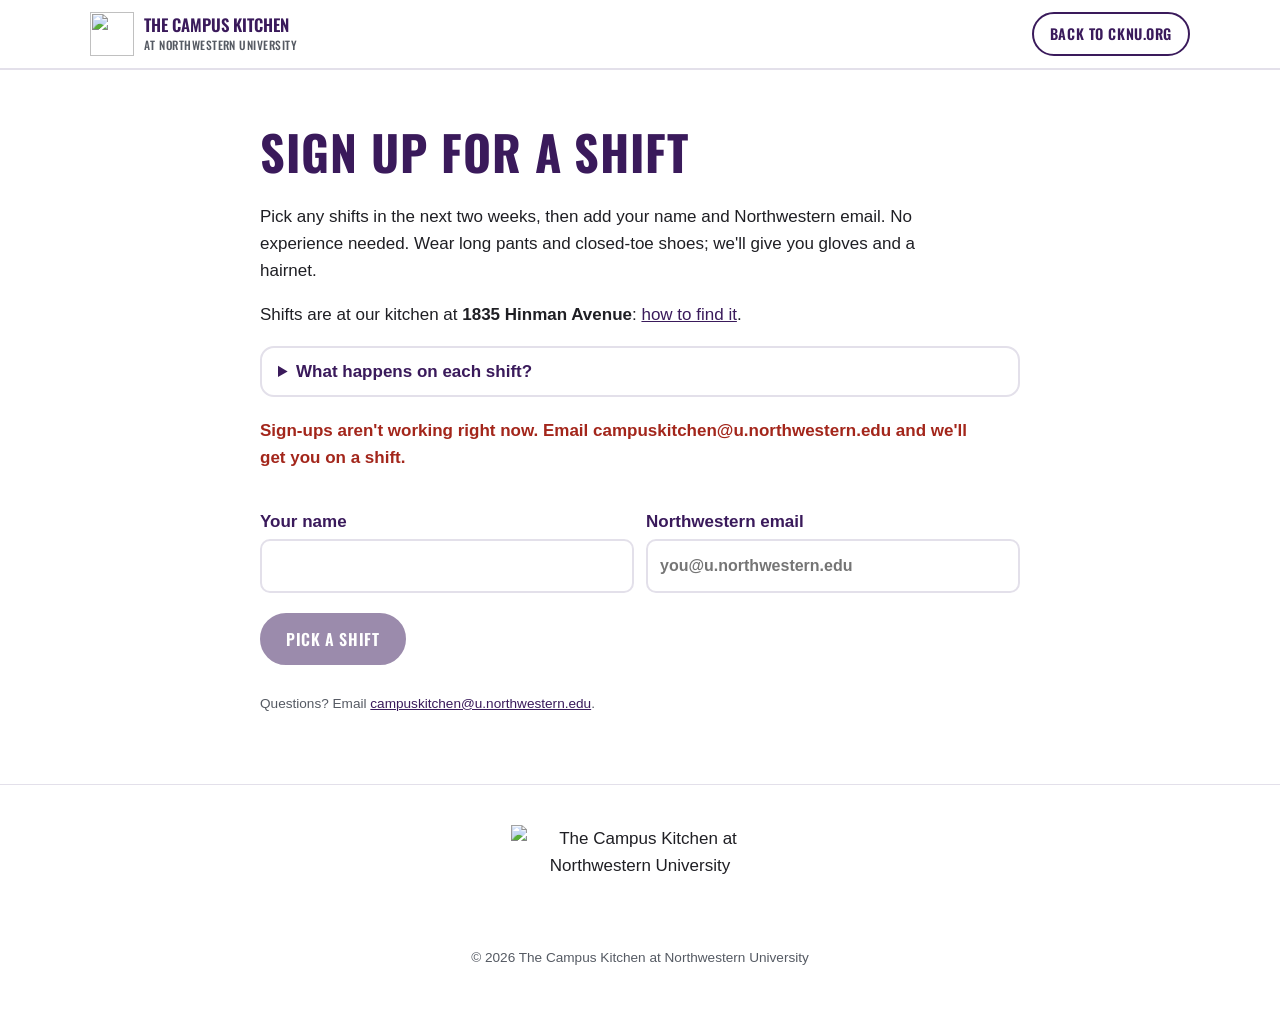
==== signup.html @ 3a315777 "Sign-up page: space between the name/email fields and the button The error line is hidden when empty" ====
<!doctype html>
<html lang="en">
<head>
  <meta charset="utf-8">
  <meta name="viewport" content="width=device-width, initial-scale=1">
  <title>Sign up for a shift · The Campus Kitchen at Northwestern University</title>
  <meta name="description" content="Sign up for a CKNU volunteer shift: recovery, resourcing, meal prep or delivery. Northwestern students, no experience needed.">
  <meta property="og:title" content="Sign up for a CKNU shift">
  <meta property="og:description" content="Pick a shift in the next two weeks. No experience needed.">
  <meta property="og:image" content="assets/logo-icon-cknu.png">
  <link rel="icon" type="image/png" sizes="32x32" href="assets/favicon-32.png">
  <link rel="apple-touch-icon" href="assets/apple-touch-icon.png">
  <link rel="preconnect" href="https://fonts.googleapis.com">
  <link rel="preconnect" href="https://fonts.gstatic.com" crossorigin>
  <link rel="stylesheet" href="https://fonts.googleapis.com/css2?family=Oswald:wght@500;600;700&display=swap">
  <link rel="stylesheet" href="styles.css?v=202610271345">
</head>
<body>
  <a class="skip-link" href="#main">Skip to content</a>

  <header class="site-header">
    <div class="container header-inner">
      <a class="brand" href="./" aria-label="The Campus Kitchen at Northwestern University, home">
        <img src="assets/logo-icon.png" alt="" width="44" height="44">
        <span class="brand-name">The Campus Kitchen<br><small>at Northwestern University</small></span>
      </a>
      <a class="button button-small button-outline" href="./">Back to cknu.org</a>
    </div>
  </header>

  <main id="main">
    <!-- Cancelling a spot: signup.html?cancel=<token> from a volunteer's confirmation. -->
    <section id="cancel" class="section signup-section" hidden>
      <div class="container narrow">
        <h1>Cancel your spot</h1>
        <p id="cancel-text">Can't make it? Tap below and your spot opens up for someone else.</p>
        <button type="button" id="cancel-btn" class="button">Cancel my spot</button>
        <p class="signup-error" id="cancel-error" role="alert"></p>
        <p><a class="text-link" href="signup.html">Sign up for another shift →</a></p>
      </div>
    </section>

    <section id="signup" class="section signup-section">
      <div class="container narrow">
        <h1>Sign up for a shift</h1>
        <p>Pick any shifts in the next two weeks, then add your name and Northwestern email. No experience needed. Wear long pants and closed-toe shoes; we'll give you gloves and a hairnet.</p>
        <p>Shifts are at our kitchen at <b>1835 Hinman Avenue</b>: <a href="./#find-us">how to find it</a>.</p>

        <details class="shift-kinds">
          <summary>What happens on each shift?</summary>
          <dl>
            <dt>Recovery</dt><dd>Pick up surplus food from our partners and bring it back to the kitchen.</dd>
            <dt>Resourcing</dt><dd>Sort, weigh, temp and label what came in.</dd>
            <dt>Meal prep</dt><dd>Portion the food into meals and label them.</dd>
            <dt>Delivery</dt><dd>Take the meals to the community fridges around Evanston.</dd>
          </dl>
        </details>

        <form id="signup-form" novalidate>
          <div id="shift-picker" class="shift-picker" aria-live="polite">
            <p class="muted">Loading shifts…</p>
          </div>

          <div class="signup-fields">
            <label>Your name
              <input name="name" required maxlength="100" autocomplete="name">
            </label>
            <label>Northwestern email
              <input name="email" type="email" required maxlength="200" autocomplete="email" placeholder="you@u.northwestern.edu">
            </label>
          </div>
          <p class="signup-error" id="signup-error" role="alert"></p>
          <button type="submit" id="signup-btn" class="button" disabled>Pick a shift</button>
        </form>

        <div id="signup-done" class="signup-done" hidden></div>
        <p class="fine-print signup-note">Questions? Email <a href="mailto:campuskitchen@u.northwestern.edu">campuskitchen@u.northwestern.edu</a>.</p>
      </div>
    </section>
  </main>

  <footer class="site-footer">
    <div class="container footer-inner">
      <img src="assets/logo-lockup.png" alt="The Campus Kitchen at Northwestern University" width="258" height="110">
      <p class="fine-print">© 2026 The Campus Kitchen at Northwestern University</p>
    </div>
  </footer>

  <script src="signup.js?v=202610261724"></script>
</body>
</html>
---- styles.css ----
/* CKNU brand (see README): plain white backgrounds, Oswald all-caps headings,
   plain sans-serif body text, logo never distorted. */
:root {
  --purple: #3a1a5b;
  --sage: #8db9a5;
  --periwinkle: #8186d9;
  --rose: #cb7c80;
  --gold: #e8c687;
  --teal: #214d5b;
  --slate: #67828e;
  --green: #86ac7b;
  --forest: #264027;

  --white: #ffffff;
  --text: #1f1f24;
  --muted: #555a63;
  --line: #e3e0ea;

  --heading-font: "Oswald", "Arial Narrow", Arial, sans-serif;
  --body-font: Arial, Calibri, "Helvetica Neue", Helvetica, sans-serif;
  --radius: 14px;
}

* { box-sizing: border-box; }

html { scroll-behavior: smooth; scroll-padding-top: 84px; }

body {
  margin: 0;
  background: var(--white);
  color: var(--text);
  font: 17px/1.6 var(--body-font);
}

img { max-width: 100%; height: auto; display: block; }

h1, h2, h3 {
  font-family: var(--heading-font);
  text-transform: uppercase;
  letter-spacing: 0.02em;
  line-height: 1.1;
  color: var(--purple);
  margin: 0 0 0.5em;
}
h1 { font-size: clamp(2.4rem, 6vw, 4rem); font-weight: 700; }
h2 { font-size: clamp(1.8rem, 4vw, 2.6rem); font-weight: 700; }
h3 { font-size: 1.35rem; font-weight: 600; }

p { margin: 0 0 1em; }

a { color: var(--purple); }
a:focus-visible, button:focus-visible { outline: 3px solid var(--periwinkle); outline-offset: 3px; }

.container { width: min(1100px, 100% - 32px); margin-inline: auto; }
.narrow { width: min(760px, 100% - 32px); }

.skip-link {
  position: absolute;
  left: -999px;
  top: 8px;
  background: var(--purple);
  color: var(--white);
  padding: 8px 14px;
  border-radius: 8px;
  z-index: 100;
}
.skip-link:focus { left: 8px; }

/* Buttons */
.button {
  display: inline-block;
  font-family: var(--heading-font);
  text-transform: uppercase;
  letter-spacing: 0.04em;
  font-weight: 600;
  font-size: 1rem;
  text-decoration: none;
  color: var(--white);
  background: var(--purple);
  border: 2px solid var(--purple);
  border-radius: 999px;
  padding: 12px 24px;
  transition: background 0.15s, color 0.15s;
}
.button:hover { background: var(--teal); border-color: var(--teal); }
.button-outline { background: var(--white); color: var(--purple); }
.button-outline:hover { background: var(--purple); color: var(--white); border-color: var(--purple); }
.button-small { padding: 8px 16px; font-size: 0.9rem; }

.text-link {
  font-family: var(--heading-font);
  text-transform: uppercase;
  letter-spacing: 0.04em;
  font-weight: 600;
  text-decoration: none;
}
.text-link:hover { text-decoration: underline; }

/* Header */
.site-header {
  position: sticky;
  top: 0;
  z-index: 50;
  background: var(--white);
  border-bottom: 1px solid var(--line);
}
.header-inner { display: flex; align-items: center; justify-content: space-between; gap: 16px; padding: 12px 0; }
.brand { display: flex; align-items: center; gap: 10px; text-decoration: none; flex-shrink: 0; }
.brand-name { white-space: nowrap; }
.brand img { width: 44px; height: 44px; }
.brand-name {
  font-family: var(--heading-font);
  text-transform: uppercase;
  font-weight: 600;
  font-size: 1.05rem;
  line-height: 1.1;
  color: var(--purple);
}
.brand-name small { font-size: 0.72rem; font-weight: 500; letter-spacing: 0.04em; color: var(--muted); }

.site-nav { display: flex; align-items: center; gap: 18px; }
.site-nav a { white-space: nowrap; }
.site-nav a:not(.button) {
  font-family: var(--heading-font);
  text-transform: uppercase;
  letter-spacing: 0.04em;
  font-weight: 500;
  text-decoration: none;
  color: var(--purple);
}
.site-nav a:not(.button):hover { color: var(--teal); text-decoration: underline; text-underline-offset: 6px; }

.nav-toggle {
  display: none;
  font-family: var(--heading-font);
  text-transform: uppercase;
  letter-spacing: 0.04em;
  font-weight: 600;
  font-size: 0.95rem;
  background: var(--white);
  color: var(--purple);
  border: 2px solid var(--purple);
  border-radius: 999px;
  padding: 6px 16px;
  cursor: pointer;
}

/* Hero */
.hero { padding: 56px 0 40px; }
.hero-inner { display: grid; grid-template-columns: 1.3fr 1fr; gap: 48px; align-items: center; }
.eyebrow {
  font-family: var(--heading-font);
  text-transform: uppercase;
  letter-spacing: 0.12em;
  font-weight: 600;
  color: var(--teal);
  margin-bottom: 12px;
}
.lead { font-size: 1.15rem; color: var(--muted); max-width: 36em; }
.hero-actions { display: flex; flex-wrap: wrap; gap: 12px; margin-top: 24px; }
.hero-art { display: flex; justify-content: center; }
.hero-art img { width: min(340px, 80%); }

/* Sections */
.section { padding: 56px 0; border-top: 1px solid var(--line); }
.section p { max-width: 42em; }

/* How it works */
.steps {
  list-style: none;
  padding: 0;
  margin: 24px 0 0;
  display: grid;
  grid-template-columns: repeat(3, 1fr);
  gap: 20px;
}
.step {
  background: var(--white);
  border: 2px solid var(--line);
  border-top: 8px solid var(--accent, var(--purple));
  border-radius: var(--radius);
  padding: 24px;
}
.step-sage { --accent: var(--sage); }
.step-gold { --accent: var(--gold); }
.step-rose { --accent: var(--rose); }
.step-number {
  display: inline-grid;
  place-items: center;
  width: 40px;
  height: 40px;
  border-radius: 50%;
  background: var(--purple);
  color: var(--white);
  font-family: var(--heading-font);
  font-weight: 700;
  font-size: 1.2rem;
  margin-bottom: 12px;
}

/* Get involved */
.cards { display: grid; grid-template-columns: repeat(3, 1fr); gap: 20px; margin-top: 24px; }
.card {
  background: var(--white);
  border: 2px solid var(--line);
  border-left: 8px solid var(--periwinkle);
  border-radius: var(--radius);
  padding: 24px;
  display: flex;
  flex-direction: column;
}
.card:nth-child(2) { border-left-color: var(--green); }
.card:nth-child(3) { border-left-color: var(--teal); }
.card p { flex: 1; }

/* Contact */
.contact-grid { display: grid; grid-template-columns: repeat(3, 1fr); gap: 16px; margin-top: 24px; }
.contact-card {
  display: flex;
  flex-direction: column;
  gap: 4px;
  background: var(--white);
  border: 2px solid var(--line);
  border-radius: var(--radius);
  padding: 20px;
  text-decoration: none;
  color: var(--text);
  transition: border-color 0.15s;
}
.contact-card:hover { border-color: var(--purple); }
.contact-label {
  font-family: var(--heading-font);
  text-transform: uppercase;
  letter-spacing: 0.08em;
  font-weight: 600;
  color: var(--teal);
}
.contact-value { font-weight: 700; color: var(--purple); overflow-wrap: anywhere; }

/* Footer */
.site-footer { border-top: 1px solid var(--line); padding: 40px 0; background: var(--white); }
.footer-inner { display: flex; flex-direction: column; align-items: center; text-align: center; gap: 12px; }
.footer-inner img { width: 258px; }
.footer-inner p { margin: 0; color: var(--muted); }
.footer-inner a { color: var(--purple); }
.fine-print { font-size: 0.85rem; }

/* Our impact: live numbers from the food tracker */
.stats {
  display: grid;
  grid-template-columns: repeat(auto-fit, minmax(min(150px, 100%), 1fr));
  gap: 16px;
  margin-top: 24px;
}
.stat {
  display: flex;
  flex-direction: column;
  gap: 4px;
  background: var(--white);
  border: 2px solid var(--line);
  border-top: 8px solid var(--accent, var(--purple));
  border-radius: var(--radius);
  padding: 20px 24px;
  min-width: 0;
}
@media (max-width: 480px) {
  .stat { padding: 16px; }
  .stat-number { font-size: 2.1rem; }
  .stat-label { font-size: 0.85rem; }
}
.stat-rose { --accent: var(--rose); }
.stat-sage { --accent: var(--sage); }
.stat-gold { --accent: var(--gold); }
.stat-periwinkle { --accent: var(--periwinkle); }
.stat-number {
  font-family: var(--heading-font);
  font-weight: 700;
  font-size: clamp(2.4rem, 6vw, 3.2rem);
  line-height: 1;
  color: var(--purple);
}
.stat-label {
  font-family: var(--heading-font);
  text-transform: uppercase;
  letter-spacing: 0.06em;
  font-weight: 600;
  color: var(--teal);
}
.stats-note { margin-top: 16px; color: var(--muted); font-size: 0.9rem; }
.years-title { margin-top: 36px; font-size: 1.15rem; }
.years { list-style: none; padding: 0; margin: 12px 0 0; display: grid; gap: 10px; max-width: 640px; }
.years li { display: grid; grid-template-columns: 4.5em 1fr 4.5em; align-items: center; gap: 12px; }
.years li[hidden] { display: none; }
.year-label, .year-value {
  font-family: var(--heading-font);
  font-weight: 600;
  letter-spacing: 0.04em;
  color: var(--purple);
}
.year-value { text-align: right; }
.year-bar { height: 18px; border-radius: 999px; background: var(--line); overflow: hidden; }
.year-bar span { display: block; height: 100%; width: var(--share); border-radius: 999px; background: var(--sage); }
#impact-this-year .year-bar span { background: var(--gold); }

.cards-note { margin-top: 20px; color: var(--muted); }

/* Where we deliver: map of the community fridges */
.fridge-map {
  height: 380px;
  margin-top: 24px;
  border: 2px solid var(--line);
  border-radius: var(--radius);
  overflow: hidden;
  z-index: 0;
}
.fridge-map[hidden] { display: none; }
.fridge-map .leaflet-popup-content { font-family: var(--body-font); font-size: 0.95rem; }
.fridge-map .leaflet-popup-content a { color: var(--purple); font-weight: 700; }
.fridge-map .leaflet-popup-content b { font-family: var(--heading-font); text-transform: uppercase; color: var(--purple); letter-spacing: 0.03em; }
.fridge-pin {
  display: grid;
  place-items: center;
  width: 30px;
  height: 30px;
  border-radius: 50%;
  background: var(--purple);
  color: var(--white);
  border: 3px solid var(--white);
  box-shadow: 0 1px 4px rgb(0 0 0 / 0.35);
  font-family: var(--heading-font);
  font-weight: 700;
  font-size: 0.95rem;
}
.fridge-cards {
  list-style: none;
  padding: 0;
  margin: 20px 0 0;
  display: grid;
  grid-template-columns: repeat(auto-fit, minmax(min(150px, 100%), 1fr));
  gap: 12px;
}
.fridge-card {
  border: 2px solid var(--line);
  border-top: 6px solid var(--purple);
  border-radius: var(--radius);
  padding: 14px 16px;
}
.fridge-cards { counter-reset: fridge; }
.fridge-card { counter-increment: fridge; }
.fridge-card h3 { font-size: 1.05rem; margin-bottom: 6px; display: flex; align-items: center; gap: 8px; }
.fridge-card h3::before {
  content: counter(fridge);
  flex: none;
  display: grid;
  place-items: center;
  width: 26px;
  height: 26px;
  border-radius: 50%;
  background: var(--purple);
  color: var(--white);
  font-size: 0.9rem;
}
.fridge-card p { margin: 0 0 8px; color: var(--muted); font-size: 0.95rem; }

/* Find our kitchen */
.find-us { display: grid; grid-template-columns: 1.2fr 1fr; gap: 40px; align-items: center; }
.find-us img { width: 100%; max-width: 440px; justify-self: center; border-radius: var(--radius); border: 2px solid var(--line); }
.find-address { font-family: var(--heading-font); text-transform: uppercase; letter-spacing: 0.04em; font-weight: 600; font-size: 1.2rem; color: var(--teal); }
.find-steps { padding-left: 22px; margin: 0 0 16px; }
.find-steps li { margin-bottom: 8px; }

/* Phones and small tablets */
/* The full menu needs about 770px; below that it becomes the Menu button. */
@media (max-width: 860px) {
  .nav-toggle { display: inline-block; }
  .site-nav {
    display: none;
    position: absolute;
    top: 100%;
    left: 0;
    right: 0;
    flex-direction: column;
    align-items: stretch;
    gap: 0;
    background: var(--white);
    border-bottom: 1px solid var(--line);
    padding: 8px 16px 16px;
  }
  .site-nav.open { display: flex; }
  .site-nav a:not(.button) { padding: 12px 0; border-bottom: 1px solid var(--line); }
  .site-nav .button { margin-top: 12px; text-align: center; }
}

@media (max-width: 860px) {
  .hero { padding: 36px 0 24px; }
  .hero-inner { grid-template-columns: 1fr; gap: 24px; }
  .hero-art { order: -1; }
  .hero-art img { width: 160px; }
  .steps, .cards, .contact-grid { grid-template-columns: 1fr; }
  .section { padding: 44px 0; }
  .fridge-map { height: 300px; }
  .find-us { grid-template-columns: 1fr; gap: 24px; }
  .fridge-card { padding: 12px; }
  .fridge-card h3 { font-size: 0.95rem; }
  .fridge-card p { font-size: 0.88rem; }
}

@media (prefers-reduced-motion: reduce) {
  html { scroll-behavior: auto; }
}

/* Shift sign-up page (signup.html) */
.signup-section h1 { font-size: clamp(2rem, 6vw, 3rem); }
.shift-kinds { margin: 8px 0 20px; border: 2px solid var(--line); border-radius: var(--radius); padding: 10px 16px; }
.shift-kinds summary { cursor: pointer; font-weight: 700; color: var(--purple); }
.shift-kinds dl { margin: 10px 0 0; }
.shift-kinds dt { font-family: var(--heading-font); text-transform: uppercase; letter-spacing: 0.04em; color: var(--purple); margin-top: 8px; }
.shift-kinds dd { margin: 0; color: var(--muted); }
.shift-picker { display: grid; gap: 8px; margin: 8px 0 20px; }
.picker-day { font-size: 1.1rem; margin: 14px 0 2px; color: var(--teal); }
.pick {
  display: flex;
  align-items: center;
  gap: 12px;
  padding: 12px 14px;
  border: 2px solid var(--line);
  border-radius: var(--radius);
  cursor: pointer;
}
.pick:has(input:checked) { border-color: var(--purple); background: #f6f2fa; }
.pick.full { opacity: 0.55; cursor: not-allowed; }
.pick input { width: 22px; height: 22px; accent-color: var(--purple); flex: none; }
.pick-name { flex: 1; }
.pick-spots { font-size: 0.9rem; font-weight: 700; color: var(--teal); white-space: nowrap; }
.pick-spots.last { color: #a3261b; }
.pick-spots.none { color: var(--muted); }
.signup-fields { display: grid; grid-template-columns: 1fr 1fr; gap: 12px; margin-bottom: 20px; }
.signup-fields label { display: block; font-weight: 700; color: var(--purple); }
.signup-fields input {
  display: block;
  width: 100%;
  margin-top: 4px;
  padding: 12px;
  font: inherit;
  font-size: 16px;
  border: 2px solid var(--line);
  border-radius: 10px;
}
.signup-fields input:focus { outline: 3px solid var(--periwinkle); outline-offset: 1px; }
.signup-error { color: #a3261b; font-weight: 700; min-height: 1em; }
.signup-error:empty { display: none; }
.signup-done { margin-top: 8px; }
.done-list { padding-left: 20px; }
.done-list li { margin-bottom: 8px; }
.signup-warning { background: #fdf0d5; color: #6b4600; border-radius: 10px; padding: 10px 14px; }
.signup-note { margin-top: 28px; color: var(--muted); }
#signup-btn:disabled { opacity: 0.5; cursor: not-allowed; }
@media (max-width: 600px) {
  .signup-fields { grid-template-columns: 1fr; }
}
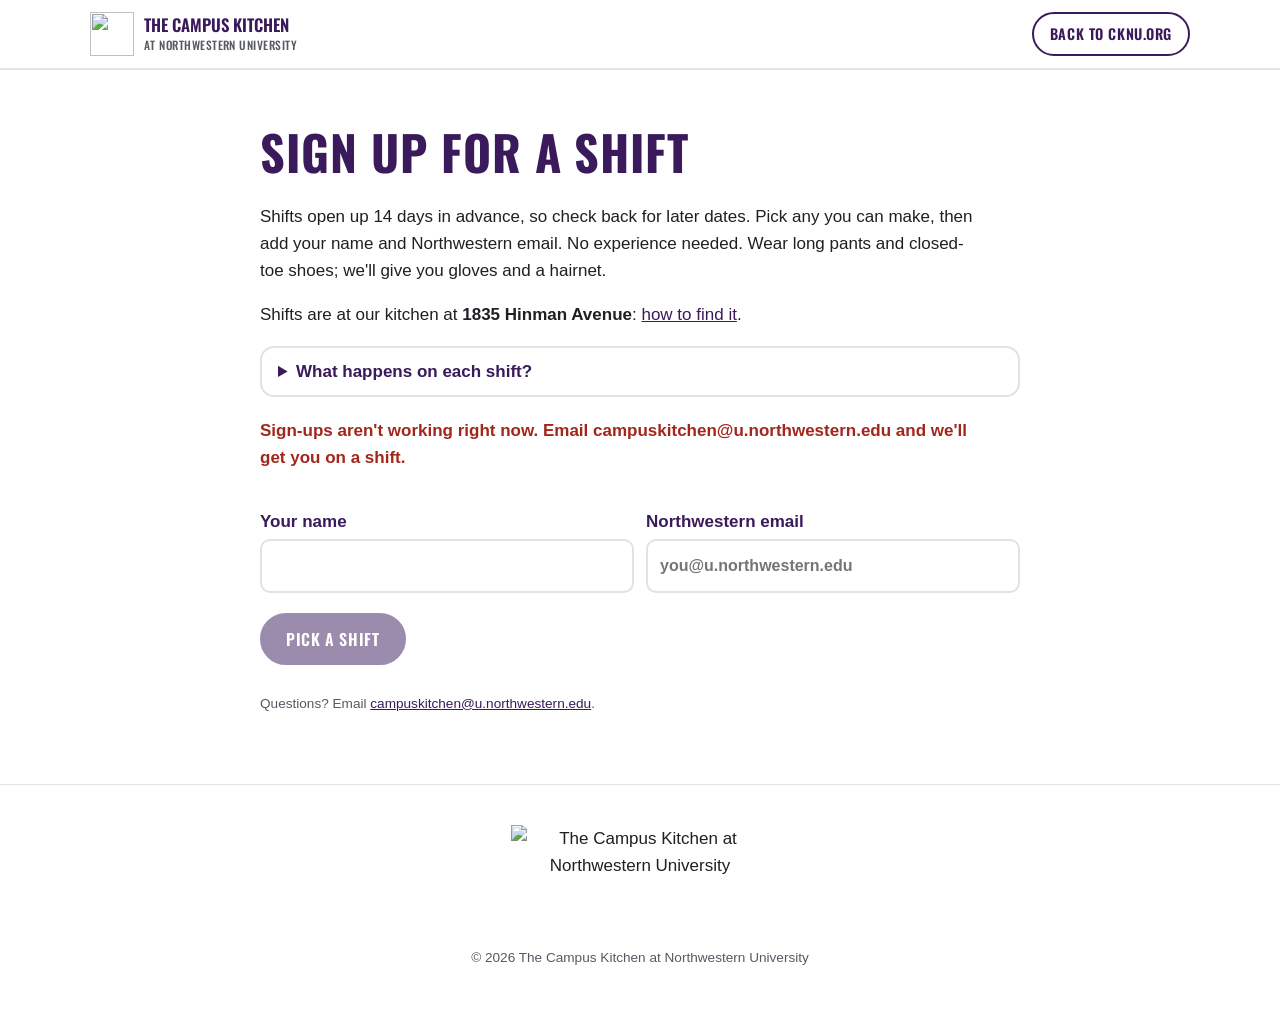
==== commit cc08d6ef: "Sign-up page: say shifts open up 14 days in advance Co-Authored-By: Claude Opus 5.5 <noreply@anthrop" ====
--- a/signup.html
+++ b/signup.html
@@ -43,7 +43,7 @@
     <section id="signup" class="section signup-section">
       <div class="container narrow">
         <h1>Sign up for a shift</h1>
-        <p>Pick any shifts in the next two weeks, then add your name and Northwestern email. No experience needed. Wear long pants and closed-toe shoes; we'll give you gloves and a hairnet.</p>
+        <p>Shifts open up 14 days in advance, so check back for later dates. Pick any you can make, then add your name and Northwestern email. No experience needed. Wear long pants and closed-toe shoes; we'll give you gloves and a hairnet.</p>
         <p>Shifts are at our kitchen at <b>1835 Hinman Avenue</b>: <a href="./#find-us">how to find it</a>.</p>
 
         <details class="shift-kinds">
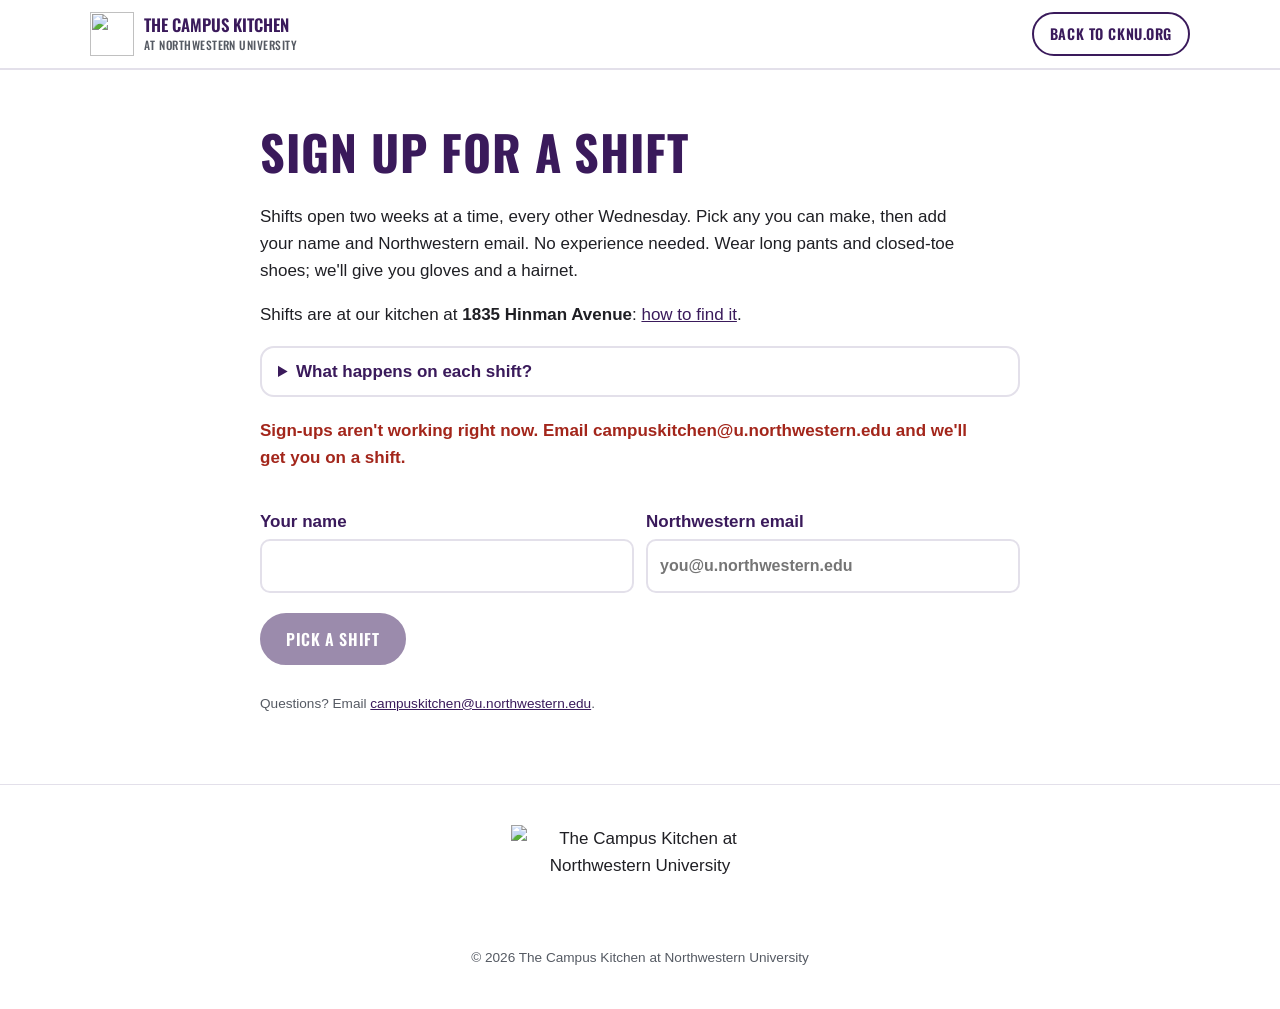
==== commit a962f133: "Sign-up page: shifts open two weeks at a time; show when the next ones open Reads the tracker's new " ====
--- a/signup.html
+++ b/signup.html
@@ -6,14 +6,14 @@
   <title>Sign up for a shift · The Campus Kitchen at Northwestern University</title>
   <meta name="description" content="Sign up for a CKNU volunteer shift: recovery, resourcing, meal prep or delivery. Northwestern students, no experience needed.">
   <meta property="og:title" content="Sign up for a CKNU shift">
-  <meta property="og:description" content="Pick a shift in the next two weeks. No experience needed.">
+  <meta property="og:description" content="New shifts open two weeks at a time. No experience needed.">
   <meta property="og:image" content="assets/logo-icon-cknu.png">
   <link rel="icon" type="image/png" sizes="32x32" href="assets/favicon-32.png">
   <link rel="apple-touch-icon" href="assets/apple-touch-icon.png">
   <link rel="preconnect" href="https://fonts.googleapis.com">
   <link rel="preconnect" href="https://fonts.gstatic.com" crossorigin>
   <link rel="stylesheet" href="https://fonts.googleapis.com/css2?family=Oswald:wght@500;600;700&display=swap">
-  <link rel="stylesheet" href="styles.css?v=202610271345">
+  <link rel="stylesheet" href="styles.css?v=202610271415">
 </head>
 <body>
   <a class="skip-link" href="#main">Skip to content</a>
@@ -43,7 +43,7 @@
     <section id="signup" class="section signup-section">
       <div class="container narrow">
         <h1>Sign up for a shift</h1>
-        <p>Shifts open up 14 days in advance, so check back for later dates. Pick any you can make, then add your name and Northwestern email. No experience needed. Wear long pants and closed-toe shoes; we'll give you gloves and a hairnet.</p>
+        <p>Shifts open two weeks at a time, every other Wednesday. Pick any you can make, then add your name and Northwestern email. No experience needed. Wear long pants and closed-toe shoes; we'll give you gloves and a hairnet.</p>
         <p>Shifts are at our kitchen at <b>1835 Hinman Avenue</b>: <a href="./#find-us">how to find it</a>.</p>
 
         <details class="shift-kinds">
@@ -55,6 +55,9 @@
             <dt>Delivery</dt><dd>Take the meals to the community fridges around Evanston.</dd>
           </dl>
         </details>
+
+        <!-- When the next two weeks open, filled in by signup.js from the tracker's signup_window. -->
+        <p id="signup-window" class="signup-window" hidden></p>
 
         <form id="signup-form" novalidate>
           <div id="shift-picker" class="shift-picker" aria-live="polite">
@@ -86,6 +89,6 @@
     </div>
   </footer>
 
-  <script src="signup.js?v=202610261724"></script>
+  <script src="signup.js?v=202610271415"></script>
 </body>
 </html>
--- a/styles.css
+++ b/styles.css
@@ -454,6 +454,7 @@
 .done-list li { margin-bottom: 8px; }
 .signup-warning { background: #fdf0d5; color: #6b4600; border-radius: 10px; padding: 10px 14px; }
 .signup-note { margin-top: 28px; color: var(--muted); }
+.signup-window { font-weight: 700; color: var(--teal); }
 #signup-btn:disabled { opacity: 0.5; cursor: not-allowed; }
 @media (max-width: 600px) {
   .signup-fields { grid-template-columns: 1fr; }
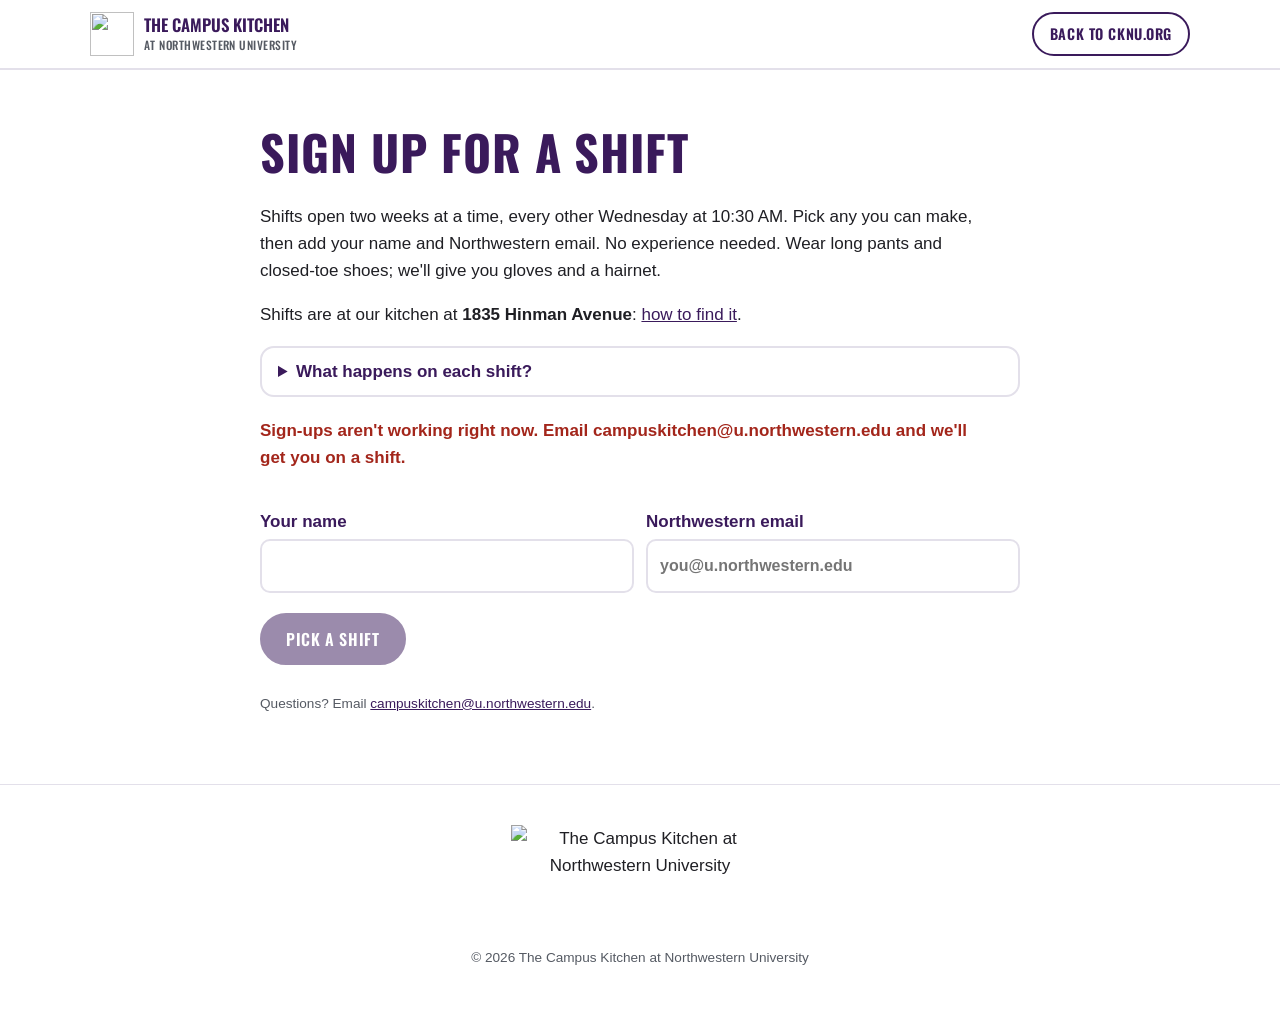
==== commit 7af270a4: "Sign-up page: say shifts open at 10:30 AM, with the exact next opening time Co-Authored-By: Claude O" ====
--- a/signup.html
+++ b/signup.html
@@ -43,7 +43,7 @@
     <section id="signup" class="section signup-section">
       <div class="container narrow">
         <h1>Sign up for a shift</h1>
-        <p>Shifts open two weeks at a time, every other Wednesday. Pick any you can make, then add your name and Northwestern email. No experience needed. Wear long pants and closed-toe shoes; we'll give you gloves and a hairnet.</p>
+        <p>Shifts open two weeks at a time, every other Wednesday at 10:30 AM. Pick any you can make, then add your name and Northwestern email. No experience needed. Wear long pants and closed-toe shoes; we'll give you gloves and a hairnet.</p>
         <p>Shifts are at our kitchen at <b>1835 Hinman Avenue</b>: <a href="./#find-us">how to find it</a>.</p>
 
         <details class="shift-kinds">
@@ -89,6 +89,6 @@
     </div>
   </footer>
 
-  <script src="signup.js?v=202610271415"></script>
+  <script src="signup.js?v=202610271500"></script>
 </body>
 </html>
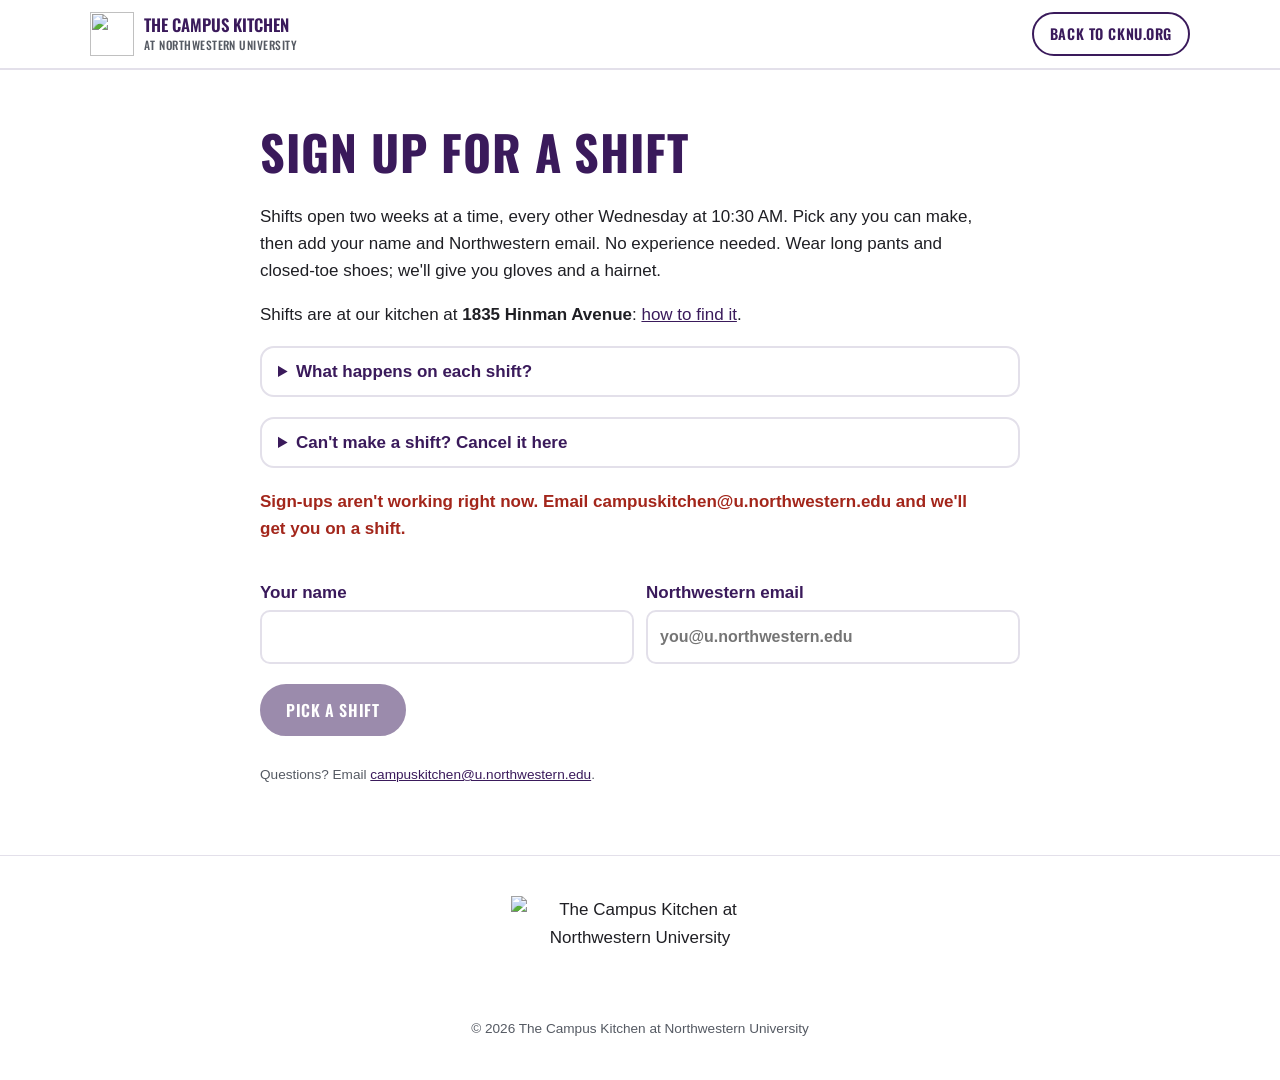
==== commit b2c2fade: "Sign-up page: cancel a shift by looking up your email "Can't make a shift? Cancel it here" takes a N" ====
--- a/signup.html
+++ b/signup.html
@@ -13,7 +13,7 @@
   <link rel="preconnect" href="https://fonts.googleapis.com">
   <link rel="preconnect" href="https://fonts.gstatic.com" crossorigin>
   <link rel="stylesheet" href="https://fonts.googleapis.com/css2?family=Oswald:wght@500;600;700&display=swap">
-  <link rel="stylesheet" href="styles.css?v=202610271415">
+  <link rel="stylesheet" href="styles.css?v=202610271630">
 </head>
 <body>
   <a class="skip-link" href="#main">Skip to content</a>
@@ -56,6 +56,18 @@
           </dl>
         </details>
 
+        <!-- Cancelling without the cancel link: look up your shifts by email (signup.js). -->
+        <details class="shift-kinds cancel-lookup" id="cancel-lookup">
+          <summary>Can't make a shift? Cancel it here</summary>
+          <form id="lookup-form" novalidate>
+            <label>Your Northwestern email
+              <input name="email" type="email" required maxlength="200" autocomplete="email" placeholder="you@u.northwestern.edu">
+            </label>
+            <button type="submit" class="button button-small">Find my shifts</button>
+          </form>
+          <div id="my-shifts" aria-live="polite"></div>
+        </details>
+
         <!-- When the next two weeks open, filled in by signup.js from the tracker's signup_window. -->
         <p id="signup-window" class="signup-window" hidden></p>
 
@@ -72,6 +84,22 @@
               <input name="email" type="email" required maxlength="200" autocomplete="email" placeholder="you@u.northwestern.edu">
             </label>
           </div>
+
+          <!-- Shown when someone isn't in this school year's Volunteer Directory: the Google Form's
+               questions, answered right here. signup.js sends them to the tracker and the form. -->
+          <fieldset id="directory" class="directory" hidden>
+            <legend>Join the Volunteer Directory</legend>
+            <p>Welcome! Looks like you're new to CKNU this year. Leave a way for your shift lead to reach you (mainly in case a shift gets cancelled), and you're all set.</p>
+            <div class="signup-fields">
+              <label>Phone number
+                <input name="phone" type="tel" maxlength="30" autocomplete="tel" placeholder="(847) 555-0123">
+              </label>
+              <label>Anything else your shift lead should know? <span class="optional">(optional)</span>
+                <textarea name="notes" rows="2" maxlength="1000"></textarea>
+              </label>
+            </div>
+          </fieldset>
+
           <p class="signup-error" id="signup-error" role="alert"></p>
           <button type="submit" id="signup-btn" class="button" disabled>Pick a shift</button>
         </form>
@@ -89,6 +117,6 @@
     </div>
   </footer>
 
-  <script src="signup.js?v=202610271500"></script>
+  <script src="signup.js?v=202610271630"></script>
 </body>
 </html>
--- a/styles.css
+++ b/styles.css
@@ -436,7 +436,9 @@
 .pick-spots.none { color: var(--muted); }
 .signup-fields { display: grid; grid-template-columns: 1fr 1fr; gap: 12px; margin-bottom: 20px; }
 .signup-fields label { display: block; font-weight: 700; color: var(--purple); }
-.signup-fields input {
+.signup-fields input,
+.cancel-lookup input,
+.signup-fields textarea {
   display: block;
   width: 100%;
   margin-top: 4px;
@@ -446,7 +448,18 @@
   border: 2px solid var(--line);
   border-radius: 10px;
 }
-.signup-fields input:focus { outline: 3px solid var(--periwinkle); outline-offset: 1px; }
+.signup-fields textarea { resize: vertical; }
+.signup-fields input:focus,
+.cancel-lookup input:focus,
+.signup-fields textarea:focus { outline: 3px solid var(--periwinkle); outline-offset: 1px; }
+.directory { margin: 0 0 20px; padding: 12px 16px 0; border: 2px solid var(--periwinkle); border-radius: var(--radius); }
+.directory legend { padding: 0 6px; font-family: var(--heading-font); text-transform: uppercase; letter-spacing: 0.04em; color: var(--purple); }
+.directory p { margin: 0 0 12px; }
+.directory .signup-fields { grid-template-columns: 1fr; max-width: 460px; }
+.optional { font-weight: 400; color: var(--muted); }
+.cancel-lookup form { display: flex; flex-wrap: wrap; align-items: flex-end; gap: 8px 12px; margin: 10px 0; }
+.cancel-lookup label { flex: 1 1 260px; font-weight: 700; color: var(--purple); }
+.cancel-lookup .done-list li { margin-bottom: 10px; }
 .signup-error { color: #a3261b; font-weight: 700; min-height: 1em; }
 .signup-error:empty { display: none; }
 .signup-done { margin-top: 8px; }
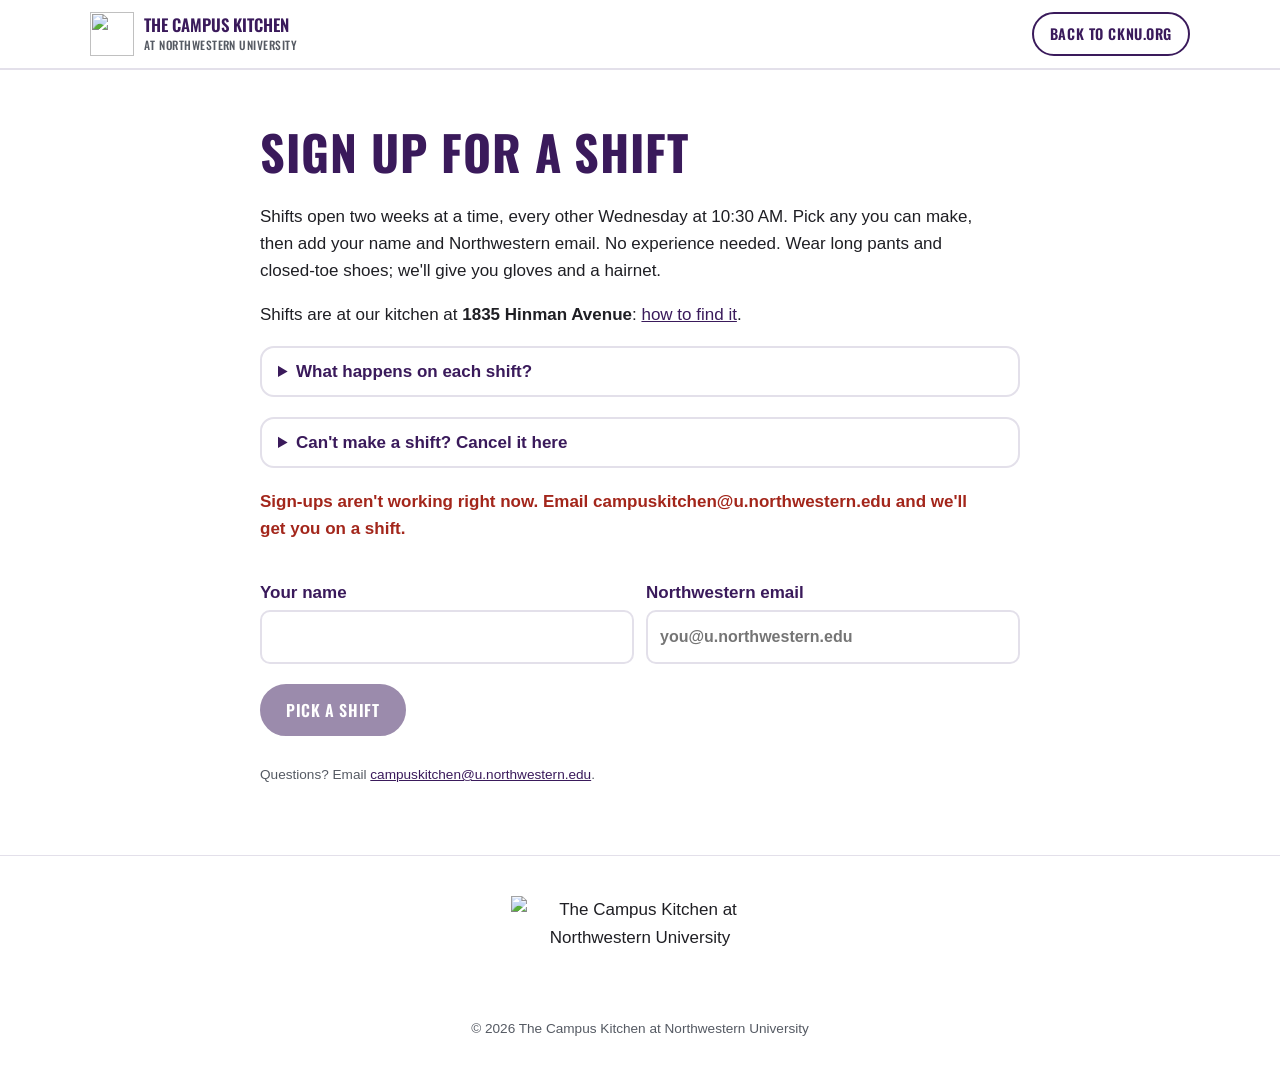
==== commit f4c7a851: "Sign-up page: take the schedule wording from the tracker The intro ("Shifts open two weeks at a time" ====
--- a/signup.html
+++ b/signup.html
@@ -6,7 +6,7 @@
   <title>Sign up for a shift · The Campus Kitchen at Northwestern University</title>
   <meta name="description" content="Sign up for a CKNU volunteer shift: recovery, resourcing, meal prep or delivery. Northwestern students, no experience needed.">
   <meta property="og:title" content="Sign up for a CKNU shift">
-  <meta property="og:description" content="New shifts open two weeks at a time. No experience needed.">
+  <meta property="og:description" content="Pick a volunteer shift with The Campus Kitchen at Northwestern. No experience needed.">
   <meta property="og:image" content="assets/logo-icon-cknu.png">
   <link rel="icon" type="image/png" sizes="32x32" href="assets/favicon-32.png">
   <link rel="apple-touch-icon" href="assets/apple-touch-icon.png">
@@ -43,7 +43,7 @@
     <section id="signup" class="section signup-section">
       <div class="container narrow">
         <h1>Sign up for a shift</h1>
-        <p>Shifts open two weeks at a time, every other Wednesday at 10:30 AM. Pick any you can make, then add your name and Northwestern email. No experience needed. Wear long pants and closed-toe shoes; we'll give you gloves and a hairnet.</p>
+        <p><span id="signup-schedule">Shifts open two weeks at a time, every other Wednesday at 10:30 AM.</span> Pick any you can make, then add your name and Northwestern email. No experience needed. Wear long pants and closed-toe shoes; we'll give you gloves and a hairnet.</p>
         <p>Shifts are at our kitchen at <b>1835 Hinman Avenue</b>: <a href="./#find-us">how to find it</a>.</p>
 
         <details class="shift-kinds">
@@ -117,6 +117,6 @@
     </div>
   </footer>
 
-  <script src="signup.js?v=202610271630"></script>
+  <script src="signup.js?v=202610272200"></script>
 </body>
 </html>
